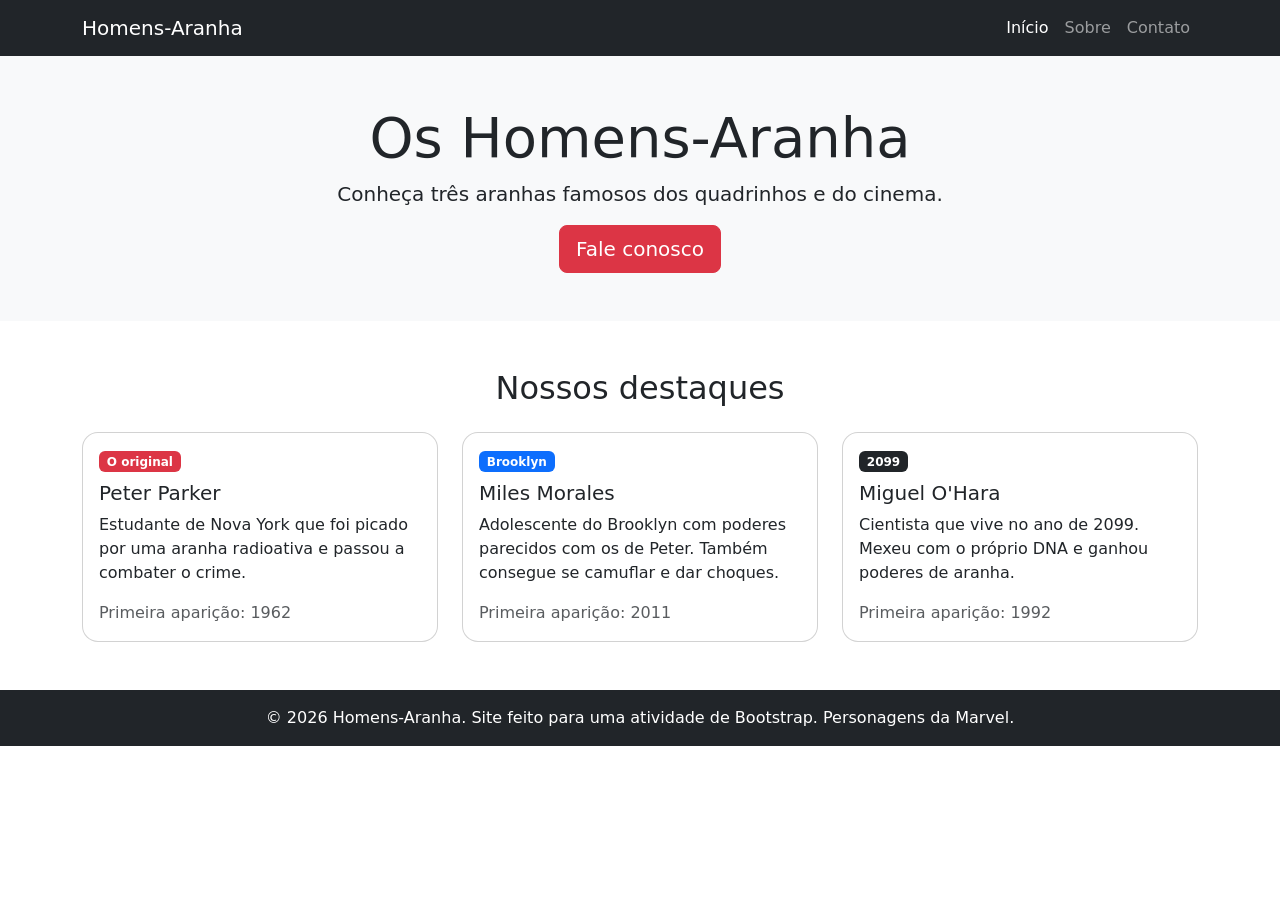
==== index.html @ 2036976b "Add files via upload" ====
<!DOCTYPE html>
<html lang="pt-BR">
<head>
  <meta charset="UTF-8">
  <meta name="viewport" content="width=device-width, initial-scale=1.0">
  <title>Homens-Aranha</title>

  <!-- Bootstrap (o framework) -->
  <link href="https://cdn.jsdelivr.net/npm/bootstrap@5.3.3/dist/css/bootstrap.min.css" rel="stylesheet">
  <!-- Meu CSS (sempre DEPOIS do Bootstrap) -->
  <link href="css/style.css" rel="stylesheet">
</head>
<body>

  <!-- Menu -->
  <nav class="navbar navbar-expand-lg bg-dark" data-bs-theme="dark">
    <div class="container">
      <a class="navbar-brand" href="index.html">Homens-Aranha</a>

      <button class="navbar-toggler" type="button" data-bs-toggle="collapse" data-bs-target="#menu" aria-controls="menu" aria-expanded="false" aria-label="Abrir menu">
        <span class="navbar-toggler-icon"></span>
      </button>

      <div class="collapse navbar-collapse" id="menu">
        <ul class="navbar-nav ms-auto">
          <li class="nav-item">
            <a class="nav-link active" href="index.html">Início</a>
          </li>
          <li class="nav-item">
            <a class="nav-link" href="sobre.html">Sobre</a>
          </li>
          <li class="nav-item">
            <a class="nav-link" href="contato.html">Contato</a>
          </li>
        </ul>
      </div>
    </div>
  </nav>

  <!-- Seção principal -->
  <header class="bg-light py-5 text-center">
    <div class="container">
      <h1 class="display-4">Os Homens-Aranha</h1>
      <p class="lead">Conheça três aranhas famosos dos quadrinhos e do cinema.</p>
      <a href="contato.html" class="btn btn-danger btn-lg">Fale conosco</a>
    </div>
  </header>

  <!-- Cartões -->
  <main class="container my-5">
    <h2 class="text-center mb-4">Nossos destaques</h2>

    <div class="row g-4">

      <div class="col-12 col-md-4">
        <div class="card h-100 rounded-4">
          <div class="card-body">
            <span class="badge bg-danger">O original</span>
            <h5 class="card-title mt-2">Peter Parker</h5>
            <p class="card-text">Estudante de Nova York que foi picado por uma aranha radioativa e passou a combater o crime.</p>
            <p class="text-muted mb-0">Primeira aparição: 1962</p>
          </div>
        </div>
      </div>

      <div class="col-12 col-md-4">
        <div class="card h-100 rounded-4">
          <div class="card-body">
            <span class="badge bg-primary">Brooklyn</span>
            <h5 class="card-title mt-2">Miles Morales</h5>
            <p class="card-text">Adolescente do Brooklyn com poderes parecidos com os de Peter. Também consegue se camuflar e dar choques.</p>
            <p class="text-muted mb-0">Primeira aparição: 2011</p>
          </div>
        </div>
      </div>

      <div class="col-12 col-md-4">
        <div class="card h-100 rounded-4">
          <div class="card-body">
            <span class="badge bg-dark">2099</span>
            <h5 class="card-title mt-2">Miguel O'Hara</h5>
            <p class="card-text">Cientista que vive no ano de 2099. Mexeu com o próprio DNA e ganhou poderes de aranha.</p>
            <p class="text-muted mb-0">Primeira aparição: 1992</p>
          </div>
        </div>
      </div>

    </div>
  </main>

  <!-- Rodapé -->
  <footer class="bg-dark text-white text-center py-3 mt-5">
    <p class="mb-0">© 2026 Homens-Aranha. Site feito para uma atividade de Bootstrap. Personagens da Marvel.</p>
  </footer>

  <!-- Bootstrap JS (faz o menu abrir no celular) -->
  <script src="https://cdn.jsdelivr.net/npm/bootstrap@5.3.3/dist/js/bootstrap.bundle.min.js"></script>
</body>
</html>
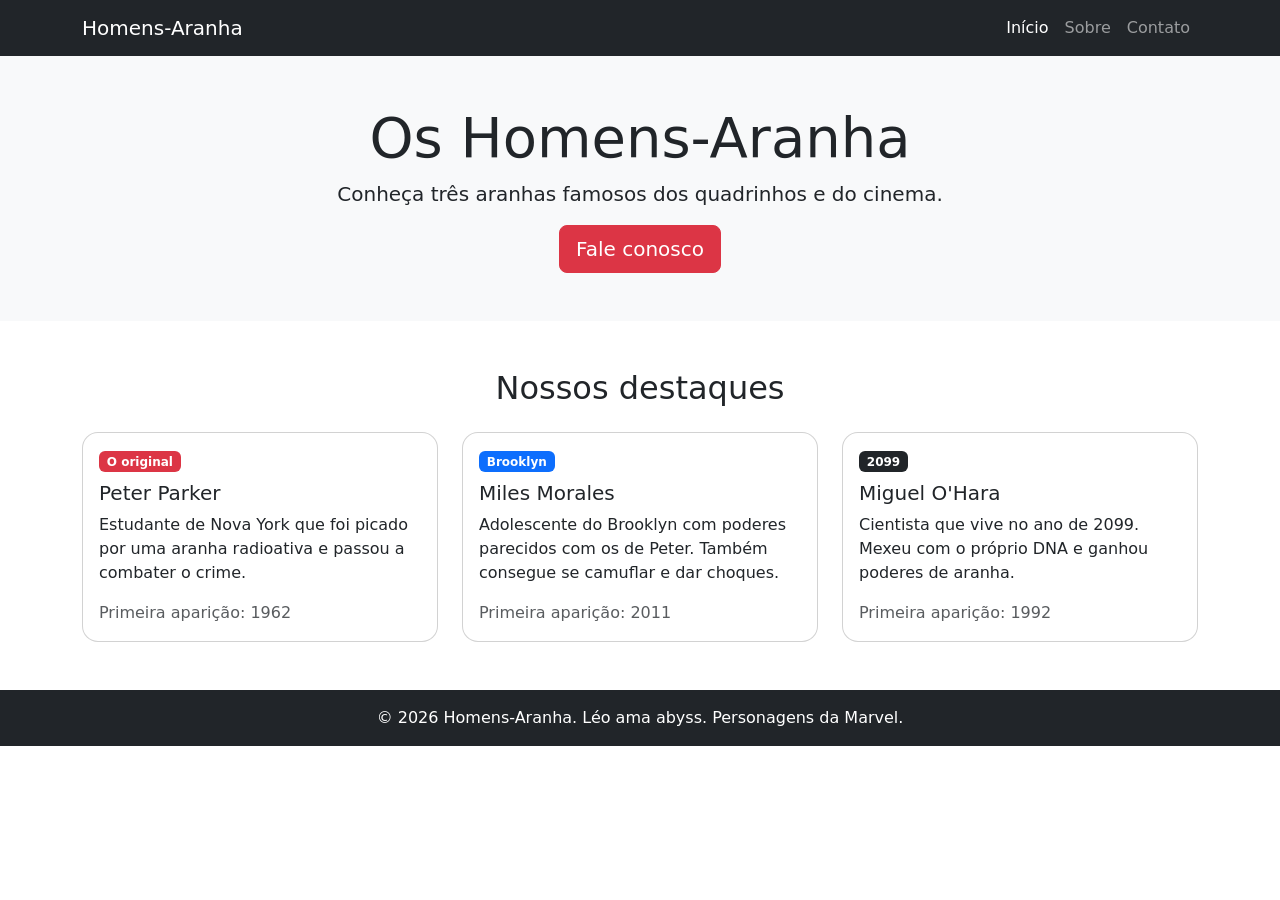
==== commit c4d1d37c: "blsdaldaskdsadawda" ====
--- a/index.html
+++ b/index.html
@@ -90,7 +90,7 @@
 
   <!-- Rodapé -->
   <footer class="bg-dark text-white text-center py-3 mt-5">
-    <p class="mb-0">© 2026 Homens-Aranha. Site feito para uma atividade de Bootstrap. Personagens da Marvel.</p>
+    <p class="mb-0">© 2026 Homens-Aranha. Léo ama abyss. Personagens da Marvel.</p>
   </footer>
 
   <!-- Bootstrap JS (faz o menu abrir no celular) -->
